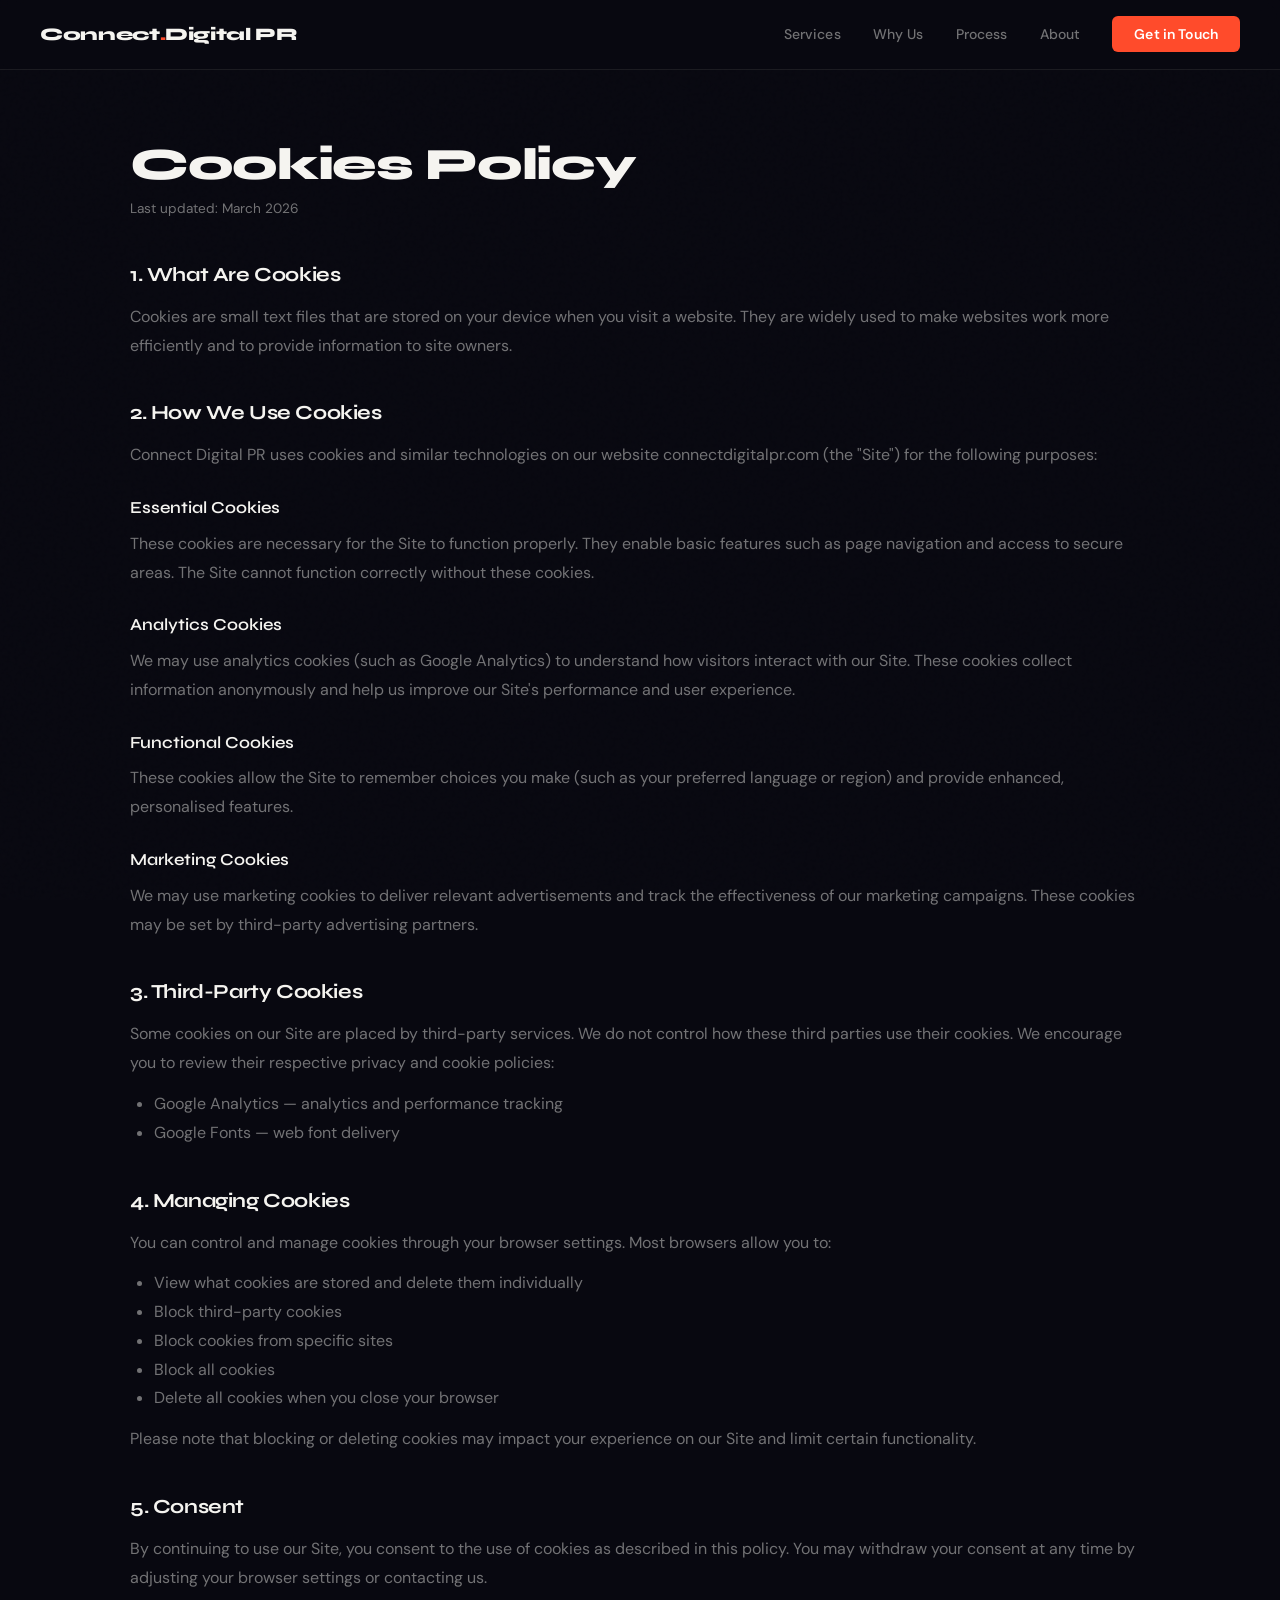
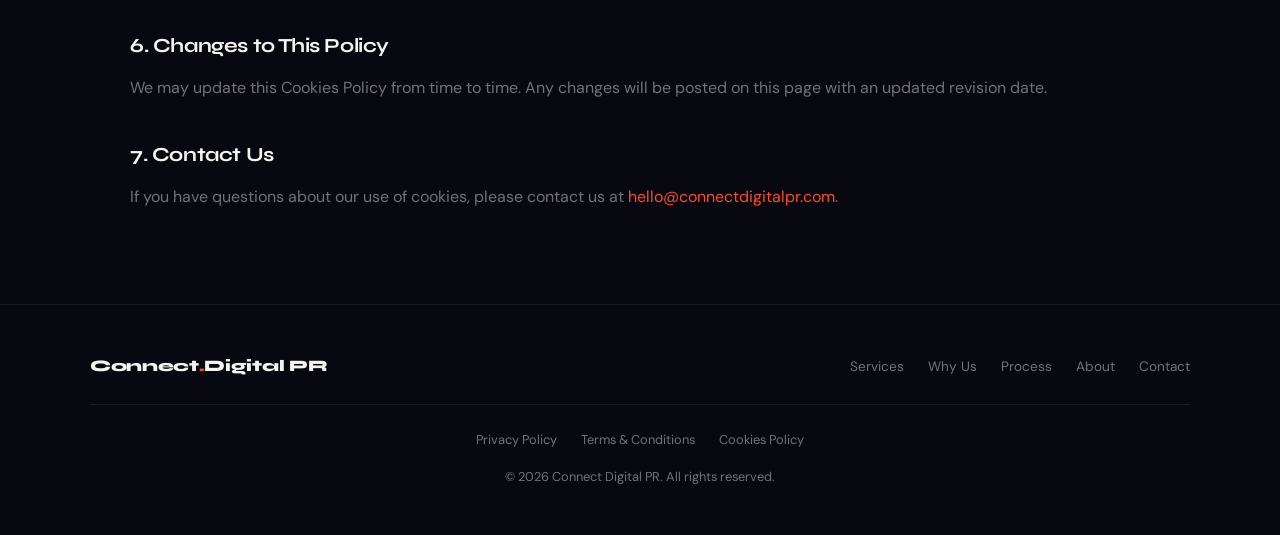
==== cookies-policy.html @ 58149c4a "Add favicon, legal pages, and update footer - Add favicon (coral C on dark background) in ICO and PN" ====
<!DOCTYPE html>
<html lang="en">
<head>
  <meta charset="UTF-8" />
  <meta name="viewport" content="width=device-width, initial-scale=1.0" />
  <title>Cookies Policy — Connect Digital PR</title>
  <meta name="description" content="Cookies Policy for Connect Digital PR. Learn how and why we use cookies on our website." />
  <link rel="icon" type="image/x-icon" href="favicon.ico" />
  <link rel="icon" type="image/png" href="favicon.png" />
  <link rel="preconnect" href="https://fonts.googleapis.com" />
  <link rel="preconnect" href="https://fonts.gstatic.com" crossorigin />
  <link href="https://fonts.googleapis.com/css2?family=Syne:wght@400;600;700;800&family=DM+Sans:ital,opsz,wght@0,9..40,300;0,9..40,400;0,9..40,500;1,9..40,300&display=swap" rel="stylesheet" />
  <link rel="stylesheet" href="styles.css" />
</head>
<body>

  <nav id="navbar">
    <a href="/" class="nav-logo">Connect<span>.</span>Digital PR</a>
    <ul class="nav-links">
      <li><a href="/#services">Services</a></li>
      <li><a href="/#why">Why Us</a></li>
      <li><a href="/#process">Process</a></li>
      <li><a href="/#about">About</a></li>
      <li><a href="/#contact" class="nav-cta">Get in Touch</a></li>
    </ul>
    <button class="hamburger" id="hamburger" aria-label="Open menu">
      <span></span><span></span><span></span>
    </button>
  </nav>

  <div class="mobile-menu" id="mobileMenu">
    <a href="/#services" class="mob-link">Services</a>
    <a href="/#why" class="mob-link">Why Us</a>
    <a href="/#process" class="mob-link">Process</a>
    <a href="/#about" class="mob-link">About</a>
    <a href="/#contact" class="nav-cta mob-link">Get in Touch</a>
  </div>

  <section class="legal-page">
    <div class="container">
      <h1 class="section-title">Cookies Policy</h1>
      <p class="legal-updated">Last updated: March 2026</p>

      <h2>1. What Are Cookies</h2>
      <p>Cookies are small text files that are stored on your device when you visit a website. They are widely used to make websites work more efficiently and to provide information to site owners.</p>

      <h2>2. How We Use Cookies</h2>
      <p>Connect Digital PR uses cookies and similar technologies on our website connectdigitalpr.com (the "Site") for the following purposes:</p>

      <h3>Essential Cookies</h3>
      <p>These cookies are necessary for the Site to function properly. They enable basic features such as page navigation and access to secure areas. The Site cannot function correctly without these cookies.</p>

      <h3>Analytics Cookies</h3>
      <p>We may use analytics cookies (such as Google Analytics) to understand how visitors interact with our Site. These cookies collect information anonymously and help us improve our Site's performance and user experience.</p>

      <h3>Functional Cookies</h3>
      <p>These cookies allow the Site to remember choices you make (such as your preferred language or region) and provide enhanced, personalised features.</p>

      <h3>Marketing Cookies</h3>
      <p>We may use marketing cookies to deliver relevant advertisements and track the effectiveness of our marketing campaigns. These cookies may be set by third-party advertising partners.</p>

      <h2>3. Third-Party Cookies</h2>
      <p>Some cookies on our Site are placed by third-party services. We do not control how these third parties use their cookies. We encourage you to review their respective privacy and cookie policies:</p>
      <ul>
        <li>Google Analytics — analytics and performance tracking</li>
        <li>Google Fonts — web font delivery</li>
      </ul>

      <h2>4. Managing Cookies</h2>
      <p>You can control and manage cookies through your browser settings. Most browsers allow you to:</p>
      <ul>
        <li>View what cookies are stored and delete them individually</li>
        <li>Block third-party cookies</li>
        <li>Block cookies from specific sites</li>
        <li>Block all cookies</li>
        <li>Delete all cookies when you close your browser</li>
      </ul>
      <p>Please note that blocking or deleting cookies may impact your experience on our Site and limit certain functionality.</p>

      <h2>5. Consent</h2>
      <p>By continuing to use our Site, you consent to the use of cookies as described in this policy. You may withdraw your consent at any time by adjusting your browser settings or contacting us.</p>

      <h2>6. Changes to This Policy</h2>
      <p>We may update this Cookies Policy from time to time. Any changes will be posted on this page with an updated revision date.</p>

      <h2>7. Contact Us</h2>
      <p>If you have questions about our use of cookies, please contact us at <a href="mailto:hello@connectdigitalpr.com">hello@connectdigitalpr.com</a>.</p>
    </div>
  </section>

  <footer>
    <div class="footer-inner">
      <div class="footer-logo">Connect<span>.</span>Digital PR</div>
      <ul class="footer-links">
        <li><a href="/#services">Services</a></li>
        <li><a href="/#why">Why Us</a></li>
        <li><a href="/#process">Process</a></li>
        <li><a href="/#about">About</a></li>
        <li><a href="/#contact">Contact</a></li>
      </ul>
    </div>
    <div class="footer-legal">
      <a href="privacy-policy.html">Privacy Policy</a>
      <a href="terms.html">Terms & Conditions</a>
      <a href="cookies-policy.html">Cookies Policy</a>
    </div>
    <p class="footer-copy">
      &copy; <script>document.write(new Date().getFullYear())</script> Connect Digital PR. All rights reserved.
    </p>
  </footer>

  <script src="main.js"></script>
</body>
</html>
---- styles.css ----
:root {
  --black: #080810;
  --surface: #0F0F1A;
  --surface2: #15152A;
  --coral: #FF4B2B;
  --coral-dim: rgba(255, 75, 43, 0.12);
  --coral-border: rgba(255, 75, 43, 0.25);
  --white: #F5F4F0;
  --muted: rgba(245, 244, 240, 0.45);
  --border: rgba(245, 244, 240, 0.08);
  --font-display: 'Syne', sans-serif;
  --font-body: 'DM Sans', sans-serif;
}

*, *::before, *::after { box-sizing: border-box; margin: 0; padding: 0; }

html { scroll-behavior: smooth; }

body {
  background: var(--black);
  color: var(--white);
  font-family: var(--font-body);
  font-size: 16px;
  line-height: 1.65;
  overflow-x: hidden;
}

/* ── NOISE OVERLAY ── */
body::before {
  content: '';
  position: fixed;
  inset: 0;
  background-image: url("data:image/svg+xml,%3Csvg viewBox='0 0 256 256' xmlns='http://www.w3.org/2000/svg'%3E%3Cfilter id='noise'%3E%3CfeTurbulence type='fractalNoise' baseFrequency='0.9' numOctaves='4' stitchTiles='stitch'/%3E%3C/filter%3E%3Crect width='100%25' height='100%25' filter='url(%23noise)' opacity='0.04'/%3E%3C/svg%3E");
  pointer-events: none;
  z-index: 0;
  opacity: 0.4;
}

/* ── GLOW ORBS ── */
.orb {
  position: absolute;
  border-radius: 50%;
  pointer-events: none;
  filter: blur(120px);
  z-index: 0;
}
.orb-1 {
  width: 600px; height: 600px;
  background: rgba(255, 75, 43, 0.15);
  top: -200px; right: -100px;
}
.orb-2 {
  width: 400px; height: 400px;
  background: rgba(80, 40, 180, 0.12);
  top: 200px; left: -100px;
}

/* ── NAV ── */
nav {
  position: fixed; top: 0; left: 0; right: 0;
  z-index: 100;
  padding: 20px 40px;
  display: flex;
  align-items: center;
  justify-content: space-between;
  backdrop-filter: blur(12px);
  -webkit-backdrop-filter: blur(12px);
  background: rgba(8, 8, 16, 0.75);
  border-bottom: 1px solid var(--border);
  transition: padding 0.3s;
}
.nav-logo {
  font-family: var(--font-display);
  font-weight: 800;
  font-size: 1.1rem;
  letter-spacing: -0.02em;
  color: var(--white);
  text-decoration: none;
}
.nav-logo span { color: var(--coral); }
.nav-links {
  display: flex; align-items: center; gap: 32px;
  list-style: none;
}
.nav-links a {
  color: var(--muted);
  text-decoration: none;
  font-size: 0.875rem;
  font-weight: 500;
  letter-spacing: 0.01em;
  transition: color 0.2s;
}
.nav-links a:hover { color: var(--white); }
.nav-cta {
  background: var(--coral);
  color: #fff !important;
  padding: 9px 22px !important;
  border-radius: 6px;
  font-weight: 600 !important;
  transition: opacity 0.2s, transform 0.2s !important;
}
.nav-cta:hover { opacity: 0.88; transform: translateY(-1px); }

/* hamburger */
.hamburger {
  display: none;
  flex-direction: column;
  gap: 5px;
  cursor: pointer;
  background: none; border: none; padding: 4px;
}
.hamburger span {
  display: block; width: 24px; height: 2px;
  background: var(--white); border-radius: 2px;
  transition: transform 0.3s, opacity 0.3s;
}
.mobile-menu {
  display: none;
  position: fixed; top: 65px; left: 0; right: 0;
  background: rgba(8, 8, 16, 0.97);
  backdrop-filter: blur(20px);
  border-bottom: 1px solid var(--border);
  padding: 24px 40px;
  flex-direction: column; gap: 20px;
  z-index: 99;
}
.mobile-menu.open { display: flex; }
.mobile-menu a {
  color: var(--muted); text-decoration: none;
  font-size: 1rem; font-weight: 500;
  transition: color 0.2s;
}
.mobile-menu a:hover { color: var(--white); }
.mobile-menu .nav-cta {
  color: #fff !important;
  background: var(--coral);
  padding: 10px 22px !important;
  border-radius: 6px; width: fit-content;
}

/* ── HERO ── */
.hero {
  position: relative;
  min-height: 100vh;
  display: flex; align-items: center;
  padding: 140px 40px 100px;
  overflow: hidden;
}
.hero-inner {
  position: relative; z-index: 1;
  max-width: 1100px; margin: 0 auto; width: 100%;
}
.hero-eyebrow {
  display: inline-flex; align-items: center; gap: 10px;
  font-size: 0.75rem; font-weight: 600;
  letter-spacing: 0.12em; text-transform: uppercase;
  color: var(--coral);
  margin-bottom: 28px;
  opacity: 0; animation: fadeUp 0.7s 0.1s forwards;
}
.hero-eyebrow::before {
  content: '';
  display: block; width: 28px; height: 1px;
  background: var(--coral);
}
.hero h1 {
  font-family: var(--font-display);
  font-size: clamp(2.6rem, 6vw, 5.2rem);
  font-weight: 800;
  line-height: 1.05;
  letter-spacing: -0.03em;
  max-width: 900px;
  margin-bottom: 28px;
  opacity: 0; animation: fadeUp 0.8s 0.25s forwards;
}
.hero h1 em {
  font-style: normal;
  color: var(--coral);
}
.hero-sub {
  font-size: clamp(1rem, 1.5vw, 1.15rem);
  color: var(--muted);
  max-width: 580px;
  line-height: 1.75;
  margin-bottom: 44px;
  opacity: 0; animation: fadeUp 0.8s 0.4s forwards;
}
.hero-actions {
  display: flex; align-items: center; gap: 16px; flex-wrap: wrap;
  opacity: 0; animation: fadeUp 0.8s 0.55s forwards;
}
.btn-primary {
  display: inline-flex; align-items: center; gap: 8px;
  background: var(--coral);
  color: #fff;
  font-family: var(--font-display);
  font-size: 0.95rem;
  font-weight: 700;
  padding: 14px 30px;
  border-radius: 8px;
  text-decoration: none;
  transition: transform 0.2s, box-shadow 0.2s;
  box-shadow: 0 4px 32px rgba(255, 75, 43, 0.35);
}
.btn-primary:hover {
  transform: translateY(-2px);
  box-shadow: 0 8px 40px rgba(255, 75, 43, 0.45);
}
.btn-ghost {
  display: inline-flex; align-items: center; gap: 8px;
  color: var(--white);
  font-size: 0.95rem;
  font-weight: 500;
  text-decoration: none;
  border: 1px solid var(--border);
  padding: 13px 28px;
  border-radius: 8px;
  transition: border-color 0.2s, background 0.2s;
}
.btn-ghost:hover {
  border-color: rgba(245,244,240,0.25);
  background: rgba(245,244,240,0.04);
}
.hero-stats {
  display: flex; gap: 48px; flex-wrap: wrap;
  margin-top: 72px; padding-top: 48px;
  border-top: 1px solid var(--border);
  opacity: 0; animation: fadeUp 0.8s 0.7s forwards;
}
.stat-item { display: flex; flex-direction: column; gap: 4px; }
.stat-num {
  font-family: var(--font-display);
  font-size: 2.2rem; font-weight: 800;
  letter-spacing: -0.03em;
  color: var(--white);
}
.stat-num span { color: var(--coral); }
.stat-label {
  font-size: 0.8rem; font-weight: 400;
  color: var(--muted); letter-spacing: 0.02em;
}

/* diagonal accent */
.hero-line {
  position: absolute;
  right: 0; top: 0; bottom: 0;
  width: 45%;
  background: linear-gradient(135deg, transparent 0%, var(--surface) 100%);
  clip-path: polygon(20% 0%, 100% 0%, 100% 100%, 0% 100%);
  z-index: 0;
}
.hero-line-grid {
  position: absolute;
  right: 0; top: 0; bottom: 0; width: 45%;
  z-index: 0;
  opacity: 0.15;
  background-image:
    linear-gradient(var(--border) 1px, transparent 1px),
    linear-gradient(90deg, var(--border) 1px, transparent 1px);
  background-size: 40px 40px;
  clip-path: polygon(20% 0%, 100% 0%, 100% 100%, 0% 100%);
}

/* ── SECTION BASE ── */
section { position: relative; overflow: hidden; }
.container {
  max-width: 1100px;
  margin: 0 auto;
  padding: 0 40px;
}
.section-pad { padding: 100px 0; }

.section-tag {
  display: inline-flex; align-items: center; gap: 8px;
  font-size: 0.72rem; font-weight: 700;
  letter-spacing: 0.14em; text-transform: uppercase;
  color: var(--coral); margin-bottom: 16px;
}
.section-tag::before {
  content: ''; display: block;
  width: 20px; height: 1px; background: var(--coral);
}
.section-title {
  font-family: var(--font-display);
  font-size: clamp(1.8rem, 3.5vw, 2.8rem);
  font-weight: 800;
  letter-spacing: -0.03em;
  line-height: 1.1;
  margin-bottom: 16px;
}
.section-intro {
  font-size: 1rem; color: var(--muted);
  max-width: 520px; line-height: 1.75;
  margin-bottom: 60px;
}

/* ── SERVICES ── */
.services-bg { background: var(--surface); }
.services-grid {
  display: grid;
  grid-template-columns: repeat(3, 1fr);
  gap: 1px;
  background: var(--border);
  border: 1px solid var(--border);
  border-radius: 12px;
  overflow: hidden;
}
.service-card {
  background: var(--surface);
  padding: 36px 32px;
  transition: background 0.25s;
  position: relative;
}
.service-card::before {
  content: '';
  position: absolute; top: 0; left: 0; right: 0;
  height: 2px;
  background: var(--coral);
  transform: scaleX(0);
  transform-origin: left;
  transition: transform 0.3s;
}
.service-card:hover { background: var(--surface2); }
.service-card:hover::before { transform: scaleX(1); }
.service-icon {
  width: 44px; height: 44px;
  background: var(--coral-dim);
  border: 1px solid var(--coral-border);
  border-radius: 10px;
  display: flex; align-items: center; justify-content: center;
  margin-bottom: 20px;
  font-size: 1.1rem;
}
.service-name {
  font-family: var(--font-display);
  font-size: 1.05rem; font-weight: 700;
  letter-spacing: -0.01em;
  margin-bottom: 10px;
}
.service-desc {
  font-size: 0.875rem;
  color: var(--muted);
  line-height: 1.7;
}

/* ── WHY ── */
.why-grid {
  display: grid;
  grid-template-columns: repeat(2, 1fr);
  gap: 24px;
}
.why-card {
  background: var(--surface);
  border: 1px solid var(--border);
  border-radius: 12px;
  padding: 36px;
  transition: border-color 0.25s, transform 0.25s;
}
.why-card:hover {
  border-color: var(--coral-border);
  transform: translateY(-3px);
}
.why-num {
  font-family: var(--font-display);
  font-size: 3rem; font-weight: 800;
  line-height: 1;
  margin-bottom: 16px;
  -webkit-text-stroke: 1px var(--coral-border);
  color: transparent;
}
.why-title {
  font-family: var(--font-display);
  font-size: 1.2rem; font-weight: 700;
  margin-bottom: 10px;
}
.why-desc {
  font-size: 0.9rem; color: var(--muted); line-height: 1.75;
}

/* ── HOW IT WORKS ── */
.how-bg { background: var(--surface); }
.steps-track {
  display: grid;
  grid-template-columns: repeat(4, 1fr);
  gap: 0;
  position: relative;
}
.steps-track::before {
  content: '';
  position: absolute;
  top: 28px; left: 10%; right: 10%;
  height: 1px;
  background: linear-gradient(90deg, transparent, var(--coral), transparent);
}
.step {
  display: flex; flex-direction: column;
  align-items: center; text-align: center;
  padding: 0 20px;
  position: relative;
}
.step-num {
  width: 56px; height: 56px;
  background: var(--black);
  border: 1px solid var(--coral-border);
  border-radius: 50%;
  display: flex; align-items: center; justify-content: center;
  font-family: var(--font-display);
  font-size: 1rem; font-weight: 800;
  color: var(--coral);
  margin-bottom: 24px;
  position: relative; z-index: 1;
  transition: background 0.25s, color 0.25s;
}
.step:hover .step-num {
  background: var(--coral);
  color: #fff;
}
.step-title {
  font-family: var(--font-display);
  font-size: 1rem; font-weight: 700;
  margin-bottom: 10px;
}
.step-desc {
  font-size: 0.85rem; color: var(--muted); line-height: 1.7;
}

/* ── ABOUT ── */
.about-inner {
  display: grid; grid-template-columns: 1fr 1fr;
  gap: 80px; align-items: center;
}
.about-label {
  display: inline-block;
  background: var(--coral-dim);
  border: 1px solid var(--coral-border);
  color: var(--coral);
  font-size: 0.72rem; font-weight: 700;
  letter-spacing: 0.12em; text-transform: uppercase;
  padding: 6px 14px; border-radius: 4px;
  margin-bottom: 24px;
}
.about-text p {
  font-size: 1rem; color: var(--muted);
  line-height: 1.8; margin-bottom: 16px;
}
.about-text .btn-primary { margin-top: 16px; }
.about-visual {
  position: relative;
  border-radius: 16px;
  overflow: hidden;
  aspect-ratio: 4/3;
  background: var(--surface2);
  border: 1px solid var(--border);
}
.about-visual-inner {
  position: absolute; inset: 0;
  display: flex; align-items: center; justify-content: center;
  flex-direction: column; gap: 12px;
}
.about-logo-large {
  font-family: var(--font-display);
  font-size: 1.5rem; font-weight: 800;
  color: var(--white); letter-spacing: -0.02em;
}
.about-logo-large span { color: var(--coral); }
.about-tagline {
  font-size: 0.8rem; color: var(--muted);
  letter-spacing: 0.05em;
}
.about-grid-lines {
  position: absolute; inset: 0;
  background-image:
    linear-gradient(var(--border) 1px, transparent 1px),
    linear-gradient(90deg, var(--border) 1px, transparent 1px);
  background-size: 30px 30px;
}
.about-orb {
  position: absolute;
  width: 200px; height: 200px;
  background: rgba(255, 75, 43, 0.18);
  border-radius: 50%;
  filter: blur(80px);
  top: 50%; left: 50%;
  transform: translate(-50%, -50%);
}

/* ── CTA BAND ── */
.cta-band {
  background: var(--coral);
  padding: 80px 0;
}
.cta-inner {
  max-width: 1100px; margin: 0 auto; padding: 0 40px;
  display: flex; align-items: center;
  justify-content: space-between; gap: 40px; flex-wrap: wrap;
}
.cta-copy h2 {
  font-family: var(--font-display);
  font-size: clamp(1.6rem, 3vw, 2.5rem);
  font-weight: 800;
  letter-spacing: -0.03em;
  color: #fff; margin-bottom: 8px;
}
.cta-copy p { color: rgba(255,255,255,0.75); font-size: 0.95rem; }
.btn-white {
  display: inline-flex; align-items: center; gap: 8px;
  background: #fff;
  color: var(--coral);
  font-family: var(--font-display);
  font-size: 0.95rem; font-weight: 700;
  padding: 14px 28px;
  border-radius: 8px;
  text-decoration: none;
  white-space: nowrap;
  transition: transform 0.2s, box-shadow 0.2s;
}
.btn-white:hover {
  transform: translateY(-2px);
  box-shadow: 0 8px 24px rgba(0,0,0,0.2);
}

/* ── FOOTER ── */
footer {
  background: var(--black);
  border-top: 1px solid var(--border);
  padding: 48px 40px;
}
.footer-inner {
  max-width: 1100px; margin: 0 auto;
  display: flex; align-items: center;
  justify-content: space-between; flex-wrap: wrap; gap: 20px;
}
.footer-logo {
  font-family: var(--font-display);
  font-size: 1rem; font-weight: 800;
  color: var(--white); letter-spacing: -0.02em;
}
.footer-logo span { color: var(--coral); }
.footer-links {
  display: flex; gap: 24px; list-style: none;
}
.footer-links a {
  color: var(--muted); text-decoration: none;
  font-size: 0.85rem; transition: color 0.2s;
}
.footer-links a:hover { color: var(--white); }
.footer-legal {
  display: flex; gap: 24px; justify-content: center;
  flex-wrap: wrap;
  max-width: 1100px; margin: 24px auto 0;
  padding-top: 24px;
  border-top: 1px solid var(--border);
}
.footer-legal a {
  color: var(--muted); text-decoration: none;
  font-size: 0.8rem; transition: color 0.2s;
}
.footer-legal a:hover { color: var(--white); }
.footer-copy {
  color: var(--muted); font-size: 0.8rem;
  width: 100%; text-align: center;
  margin-top: 16px;
}
.footer-copy a {
  color: var(--coral);
  text-decoration: none;
}

/* ── LEGAL PAGES ── */
.legal-page {
  padding: 140px 0 80px;
}
.legal-page h1 { margin-bottom: 8px; }
.legal-updated {
  color: var(--muted); font-size: 0.85rem;
  margin-bottom: 48px;
}
.legal-page h2 {
  font-family: var(--font-display);
  font-size: 1.25rem; font-weight: 700;
  letter-spacing: -0.02em;
  margin-top: 36px; margin-bottom: 12px;
}
.legal-page h3 {
  font-family: var(--font-display);
  font-size: 1.05rem; font-weight: 600;
  margin-top: 24px; margin-bottom: 8px;
}
.legal-page p {
  color: var(--muted); line-height: 1.8;
  margin-bottom: 12px;
}
.legal-page ul {
  color: var(--muted); line-height: 1.8;
  margin-bottom: 12px; padding-left: 24px;
}
.legal-page a {
  color: var(--coral); text-decoration: none;
  transition: opacity 0.2s;
}
.legal-page a:hover { opacity: 0.8; }

/* ── SCROLL REVEAL ── */
.reveal {
  opacity: 0;
  transform: translateY(24px);
  transition: opacity 0.7s, transform 0.7s;
}
.reveal.visible {
  opacity: 1;
  transform: translateY(0);
}

/* ── KEYFRAMES ── */
@keyframes fadeUp {
  from { opacity: 0; transform: translateY(20px); }
  to   { opacity: 1; transform: translateY(0); }
}

/* ── RESPONSIVE ── */
@media (max-width: 900px) {
  nav { padding: 18px 24px; }
  .nav-links { display: none; }
  .hamburger { display: flex; }
  .hero { padding: 120px 24px 80px; }
  .hero-line, .hero-line-grid { display: none; }
  .hero-stats { gap: 32px; }
  .container { padding: 0 24px; }
  .section-pad { padding: 72px 0; }
  .services-grid { grid-template-columns: 1fr 1fr; }
  .why-grid { grid-template-columns: 1fr; }
  .steps-track { grid-template-columns: 1fr 1fr; gap: 40px; }
  .steps-track::before { display: none; }
  .about-inner { grid-template-columns: 1fr; gap: 40px; }
  .about-visual { order: -1; }
  .cta-inner { flex-direction: column; text-align: center; }
  footer { padding: 40px 24px; }
  .footer-links { flex-wrap: wrap; justify-content: center; }
}
@media (max-width: 580px) {
  .services-grid { grid-template-columns: 1fr; }
  .steps-track { grid-template-columns: 1fr; }
  .hero h1 { font-size: 2.2rem; }
  .hero-stats { flex-direction: column; gap: 24px; }
  .mobile-menu { padding: 24px; }
}
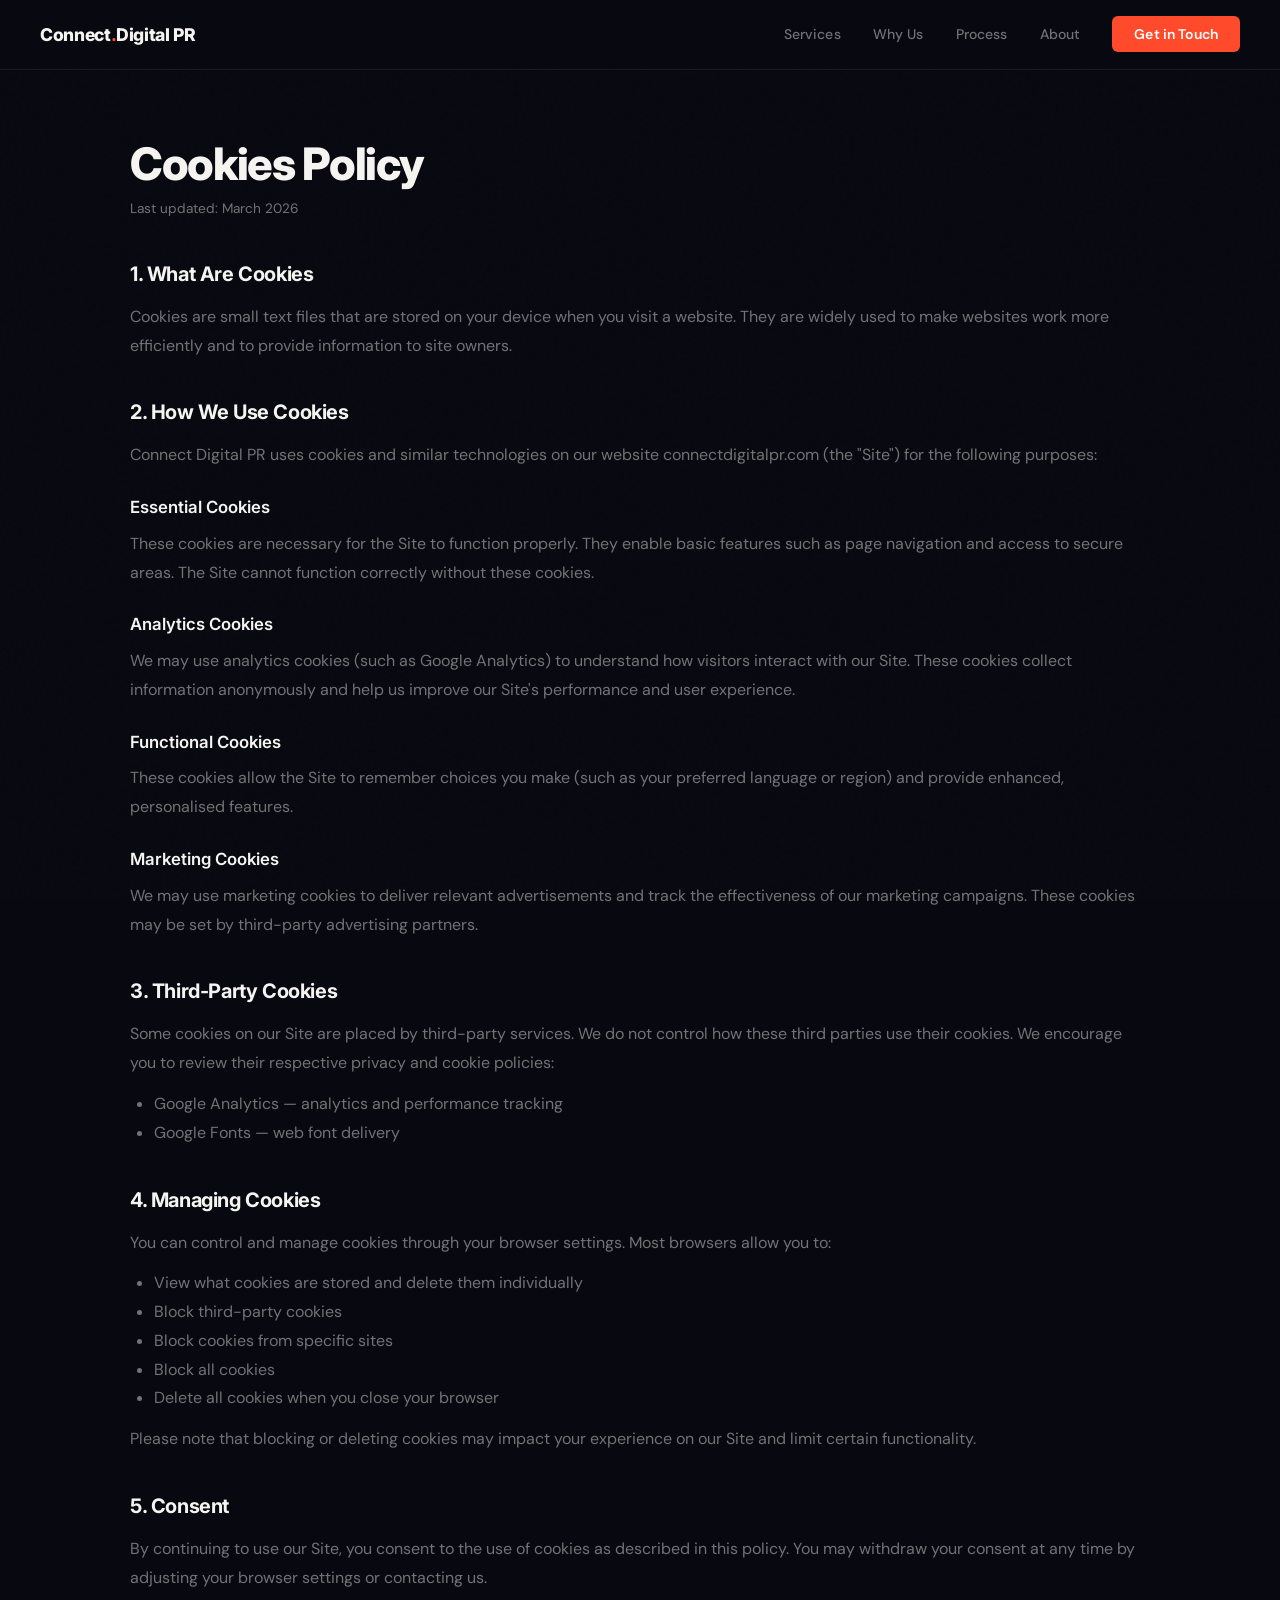
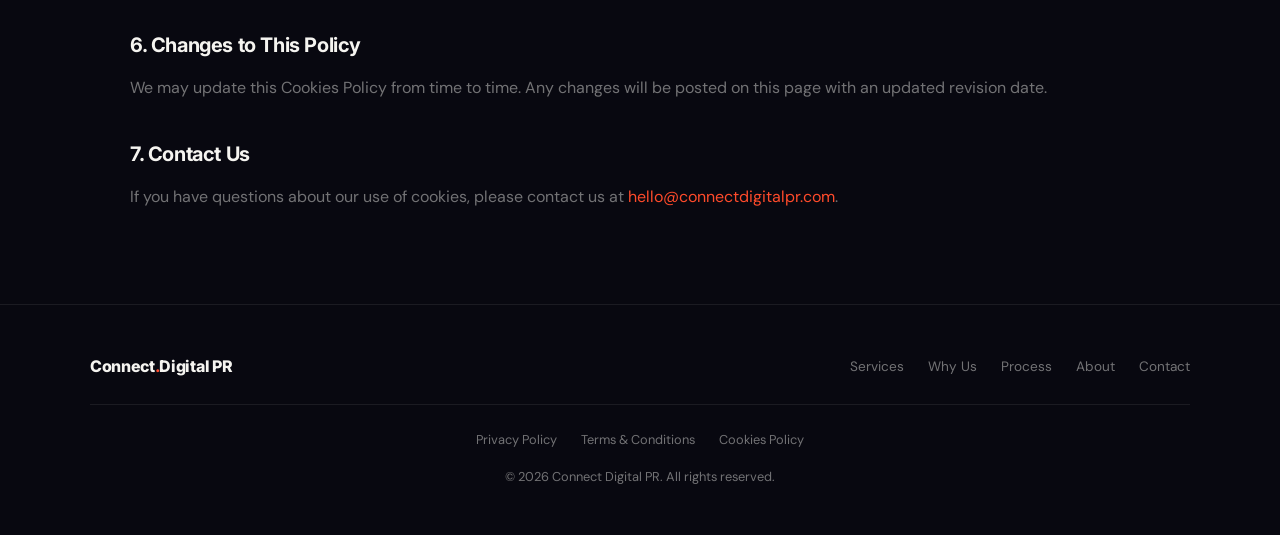
==== commit e4a8c1ce: "Replace Syne font with Inter for better readability Co-Authored-By: Claude Opus 4.6 <noreply@anthrop" ====
--- a/cookies-policy.html
+++ b/cookies-policy.html
@@ -9,7 +9,7 @@
   <link rel="icon" type="image/png" href="favicon.png" />
   <link rel="preconnect" href="https://fonts.googleapis.com" />
   <link rel="preconnect" href="https://fonts.gstatic.com" crossorigin />
-  <link href="https://fonts.googleapis.com/css2?family=Syne:wght@400;600;700;800&family=DM+Sans:ital,opsz,wght@0,9..40,300;0,9..40,400;0,9..40,500;1,9..40,300&display=swap" rel="stylesheet" />
+  <link href="https://fonts.googleapis.com/css2?family=Inter:wght@400;500;600;700;800&family=DM+Sans:ital,opsz,wght@0,9..40,300;0,9..40,400;0,9..40,500;1,9..40,300&display=swap" rel="stylesheet" />
   <link rel="stylesheet" href="styles.css" />
 </head>
 <body>
--- a/styles.css
+++ b/styles.css
@@ -8,7 +8,7 @@
   --white: #F5F4F0;
   --muted: rgba(245, 244, 240, 0.45);
   --border: rgba(245, 244, 240, 0.08);
-  --font-display: 'Syne', sans-serif;
+  --font-display: 'Inter', sans-serif;
   --font-body: 'DM Sans', sans-serif;
 }
 
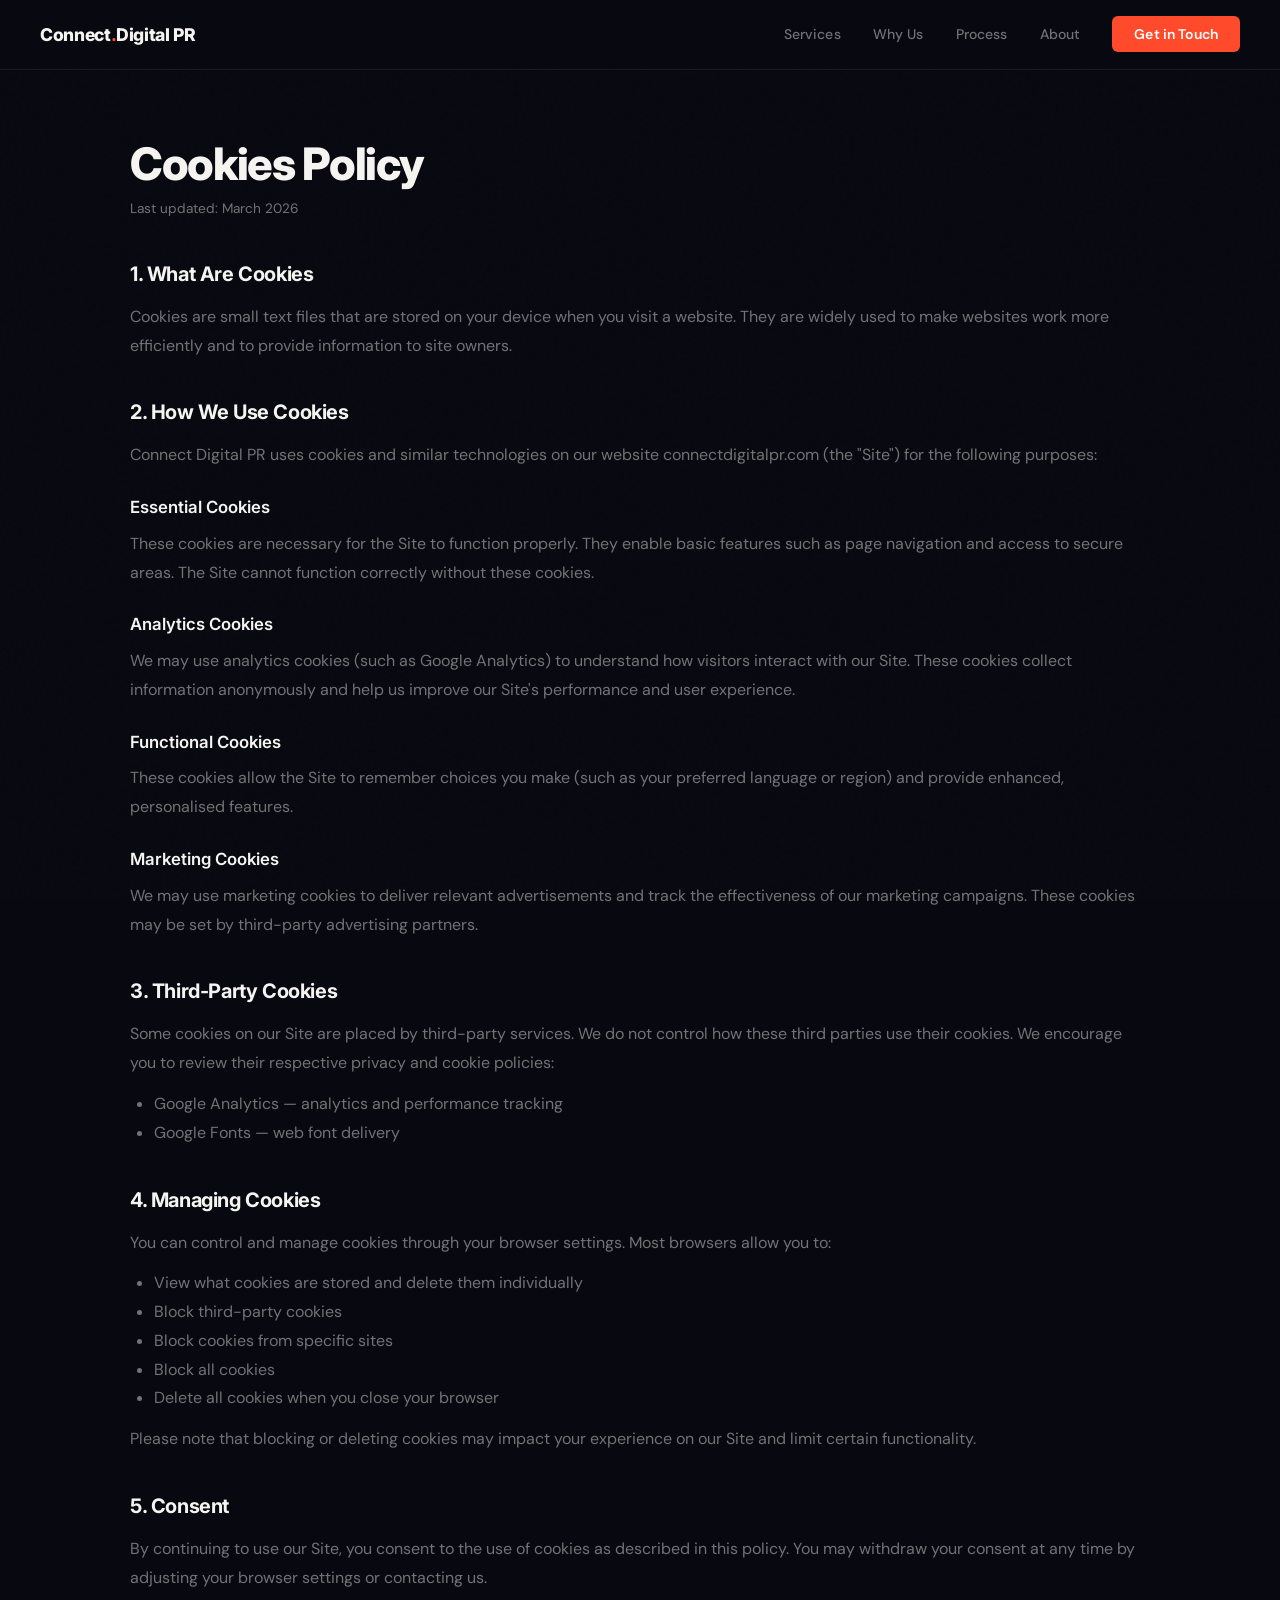
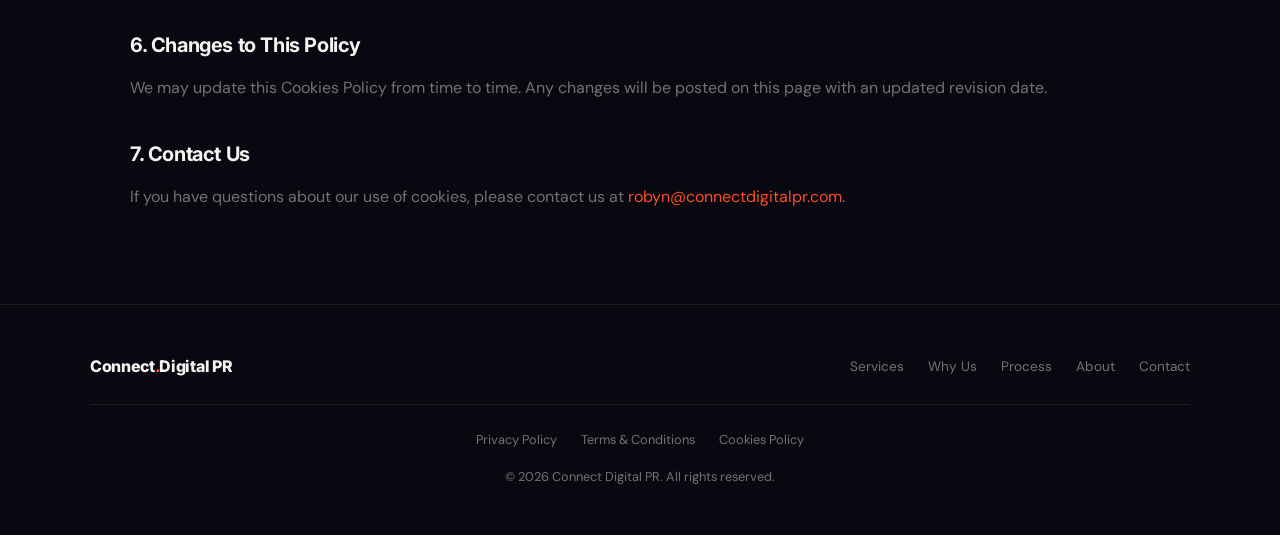
==== commit 81a66c7f: "Update contact email to robyn@connectdigitalpr.com Co-Authored-By: Claude Opus 4.6 <noreply@anthropi" ====
--- a/cookies-policy.html
+++ b/cookies-policy.html
@@ -84,7 +84,7 @@
       <p>We may update this Cookies Policy from time to time. Any changes will be posted on this page with an updated revision date.</p>
 
       <h2>7. Contact Us</h2>
-      <p>If you have questions about our use of cookies, please contact us at <a href="mailto:hello@connectdigitalpr.com">hello@connectdigitalpr.com</a>.</p>
+      <p>If you have questions about our use of cookies, please contact us at <a href="mailto:robyn@connectdigitalpr.com">robyn@connectdigitalpr.com</a>.</p>
     </div>
   </section>
 
